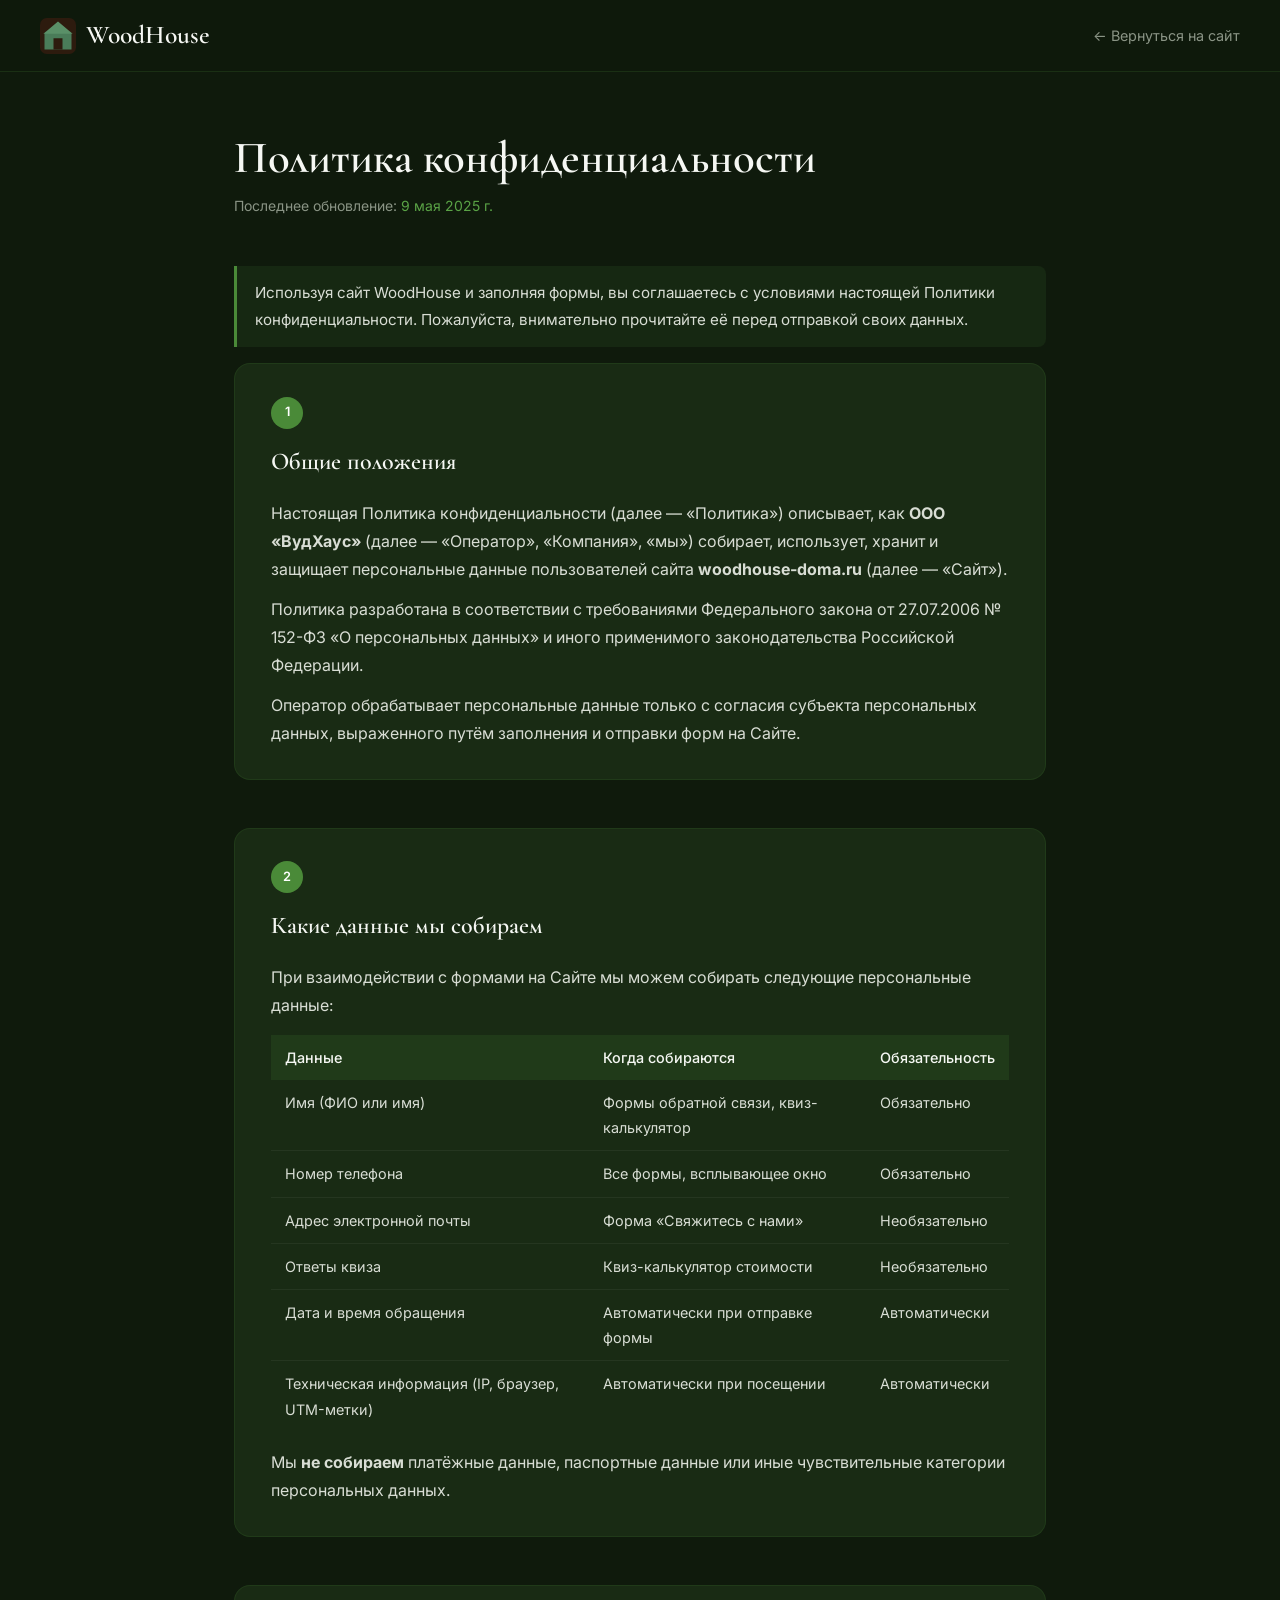
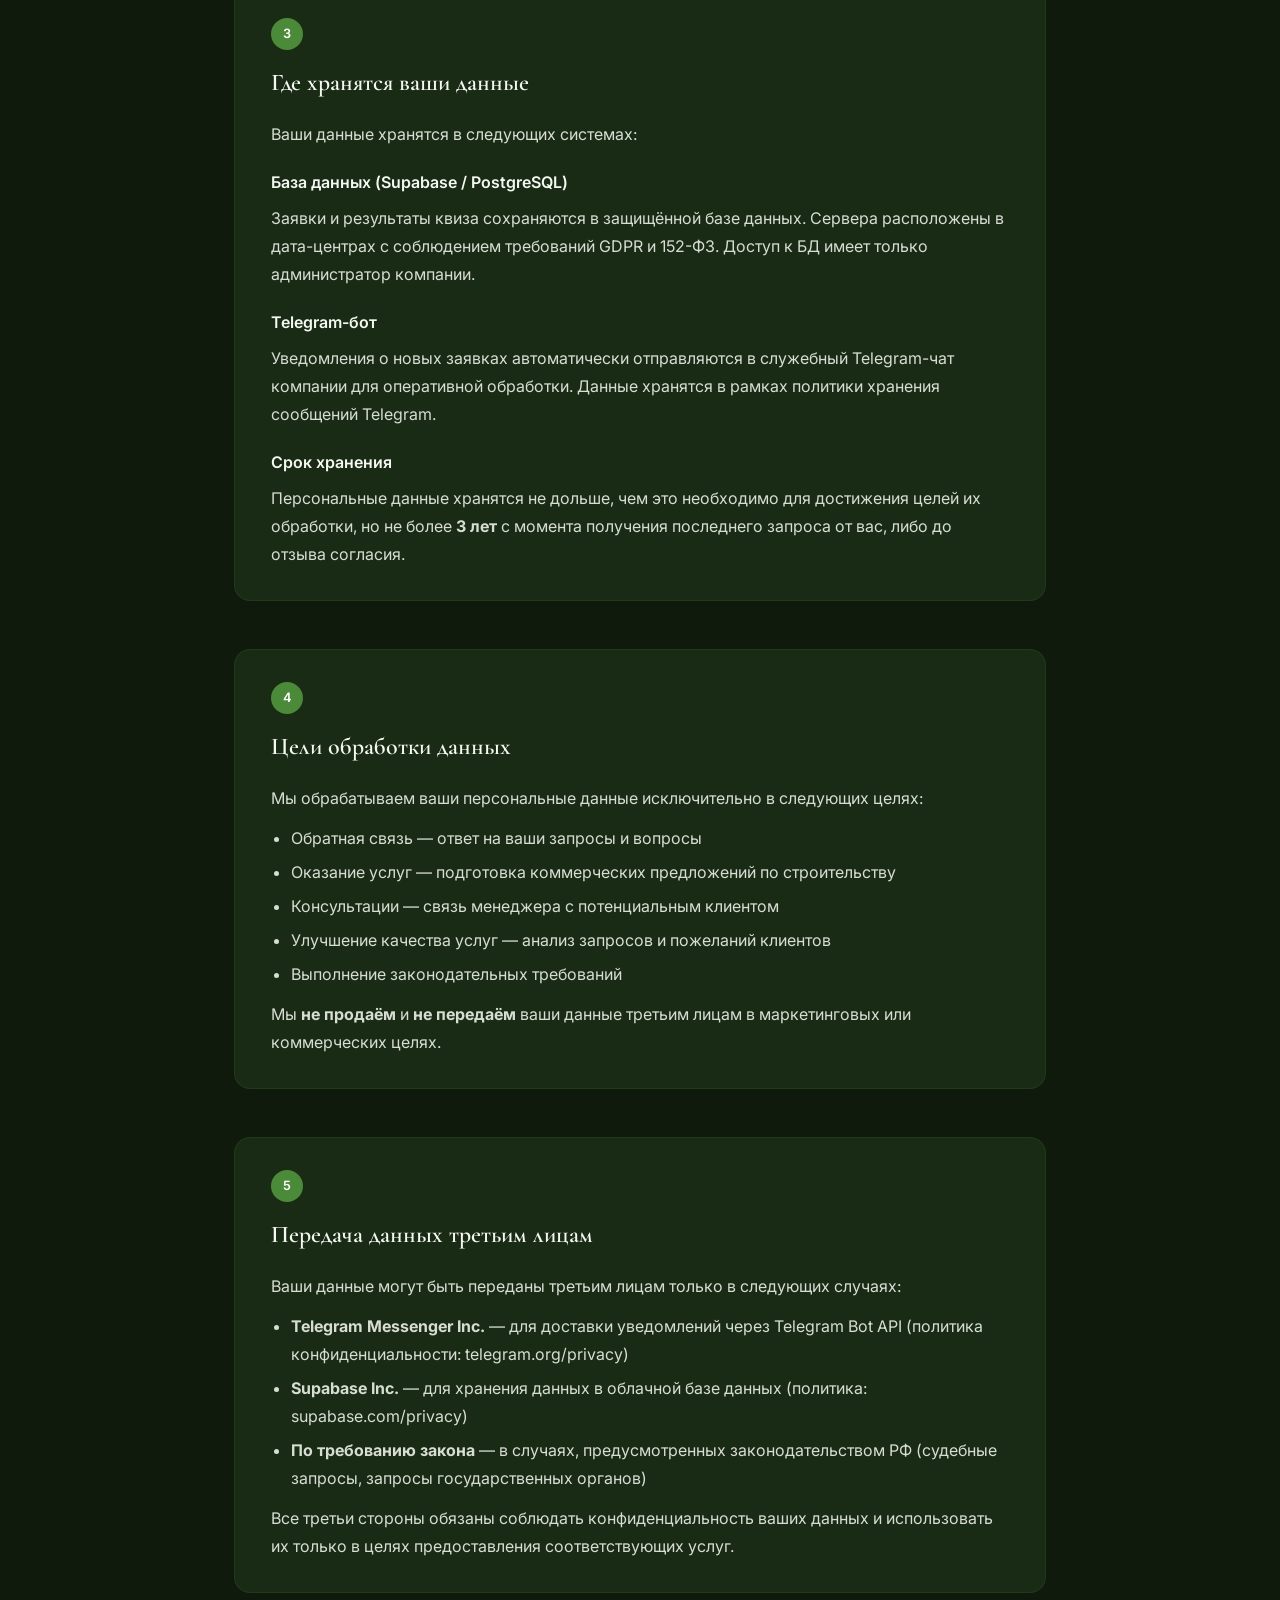
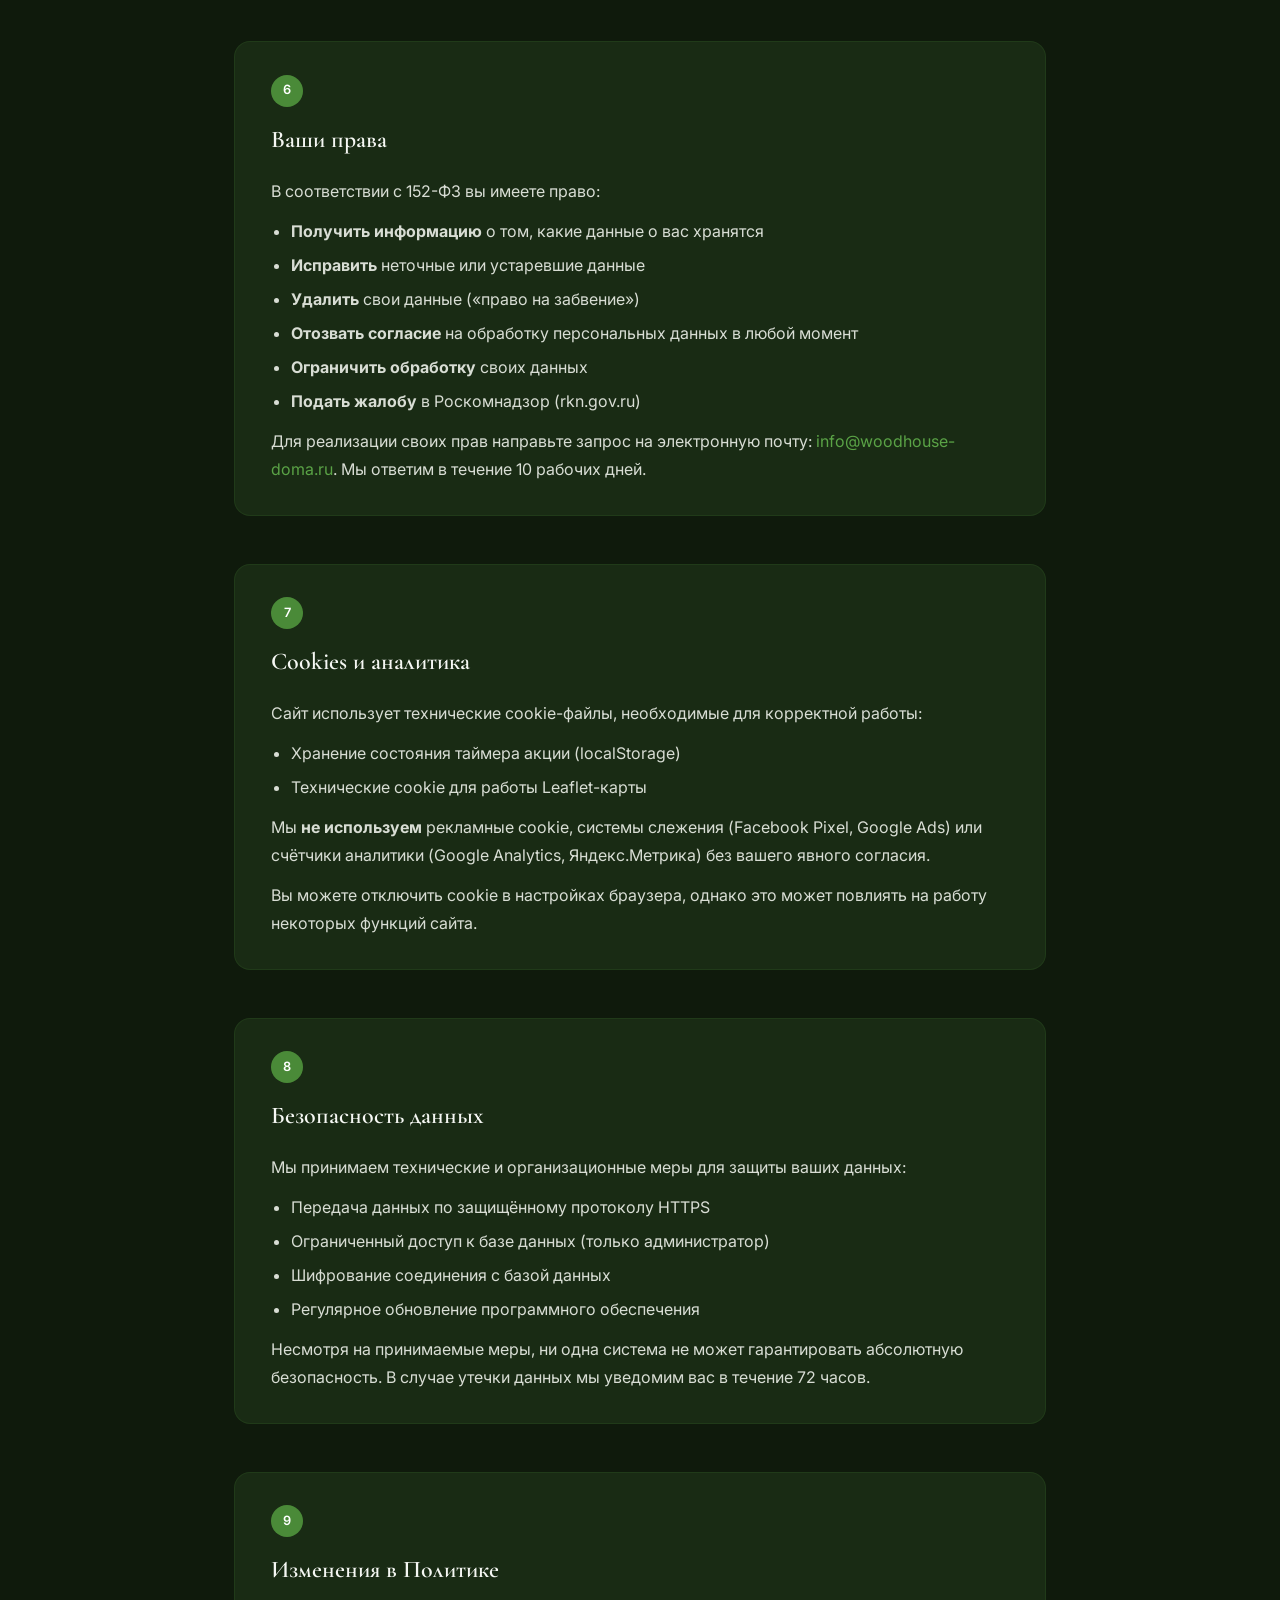
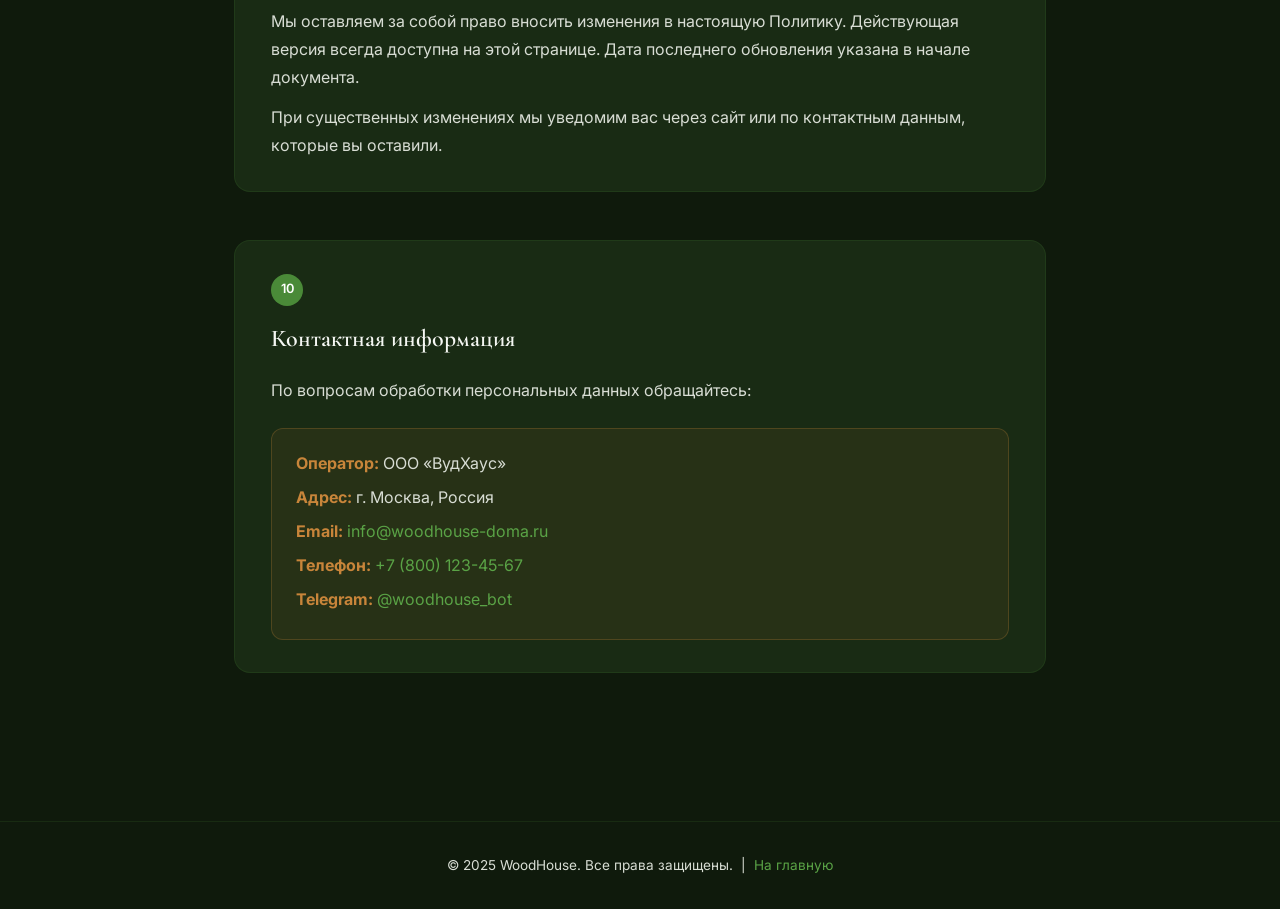
==== privacy.html @ e0ed1735 "feat: add privacy policy page (privacy.html) Full Russian privacy policy compliant with 152-FZ: - 10" ====
<!DOCTYPE html>
<html lang="ru">
<head>
  <meta charset="UTF-8">
  <meta name="viewport" content="width=device-width, initial-scale=1.0">
  <meta name="description" content="Политика конфиденциальности WoodHouse — условия обработки персональных данных">
  <meta name="robots" content="noindex, follow">
  <title>Политика конфиденциальности — WoodHouse</title>
  <link rel="icon" href="img/favicon.svg" type="image/svg+xml">
  <link rel="preconnect" href="https://fonts.googleapis.com">
  <link rel="preconnect" href="https://fonts.gstatic.com" crossorigin>
  <link href="https://fonts.googleapis.com/css2?family=Cormorant+Garamond:wght@400;600&family=Inter:wght@300;400;500;600&display=swap" rel="stylesheet">
  <style>
    *, *::before, *::after { box-sizing: border-box; margin: 0; padding: 0; }
    :root {
      --bg: #0f1a0c;
      --bg2: #16221100;
      --card: #192b14;
      --green: #4a8a38;
      --green-light: #5aa346;
      --text: #d8ddd4;
      --text-muted: #8a9485;
      --white: #f5f7f3;
      --gold: #c8853a;
    }
    body {
      font-family: 'Inter', sans-serif;
      background: var(--bg);
      color: var(--text);
      line-height: 1.75;
      font-size: 16px;
    }
    a { color: var(--green-light); text-decoration: none; }
    a:hover { text-decoration: underline; }

    /* Header */
    .header {
      background: rgba(15,26,12,0.96);
      border-bottom: 1px solid rgba(74,138,56,0.2);
      padding: 0 40px;
      height: 72px;
      display: flex;
      align-items: center;
      justify-content: space-between;
      position: sticky;
      top: 0;
      z-index: 100;
    }
    .logo {
      font-family: 'Cormorant Garamond', serif;
      font-size: 1.6rem;
      font-weight: 600;
      color: var(--white);
      display: flex;
      align-items: center;
      gap: 10px;
      text-decoration: none;
    }
    .logo img { width: 36px; height: 36px; }
    .back-btn {
      display: inline-flex;
      align-items: center;
      gap: 8px;
      color: var(--text-muted);
      font-size: 0.9rem;
      transition: color 0.2s;
    }
    .back-btn:hover { color: var(--green-light); text-decoration: none; }

    /* Content */
    .container {
      max-width: 860px;
      margin: 0 auto;
      padding: 60px 24px 100px;
    }
    .page-title {
      font-family: 'Cormorant Garamond', serif;
      font-size: 2.8rem;
      font-weight: 600;
      color: var(--white);
      margin-bottom: 8px;
      line-height: 1.2;
    }
    .page-date {
      color: var(--text-muted);
      font-size: 0.875rem;
      margin-bottom: 48px;
    }
    .page-date span { color: var(--green-light); }

    /* Sections */
    .section {
      margin-bottom: 48px;
      background: var(--card);
      border: 1px solid rgba(74,138,56,0.15);
      border-radius: 16px;
      padding: 32px 36px;
    }
    .section-num {
      display: inline-flex;
      align-items: center;
      justify-content: center;
      width: 32px;
      height: 32px;
      background: var(--green);
      border-radius: 50%;
      font-size: 0.8rem;
      font-weight: 600;
      color: white;
      margin-bottom: 12px;
    }
    h2 {
      font-family: 'Cormorant Garamond', serif;
      font-size: 1.5rem;
      font-weight: 600;
      color: var(--white);
      margin-bottom: 16px;
    }
    h3 {
      font-size: 1rem;
      font-weight: 600;
      color: var(--white);
      margin: 20px 0 8px;
    }
    p { color: var(--text); margin-bottom: 12px; }
    p:last-child { margin-bottom: 0; }
    ul, ol {
      padding-left: 20px;
      color: var(--text);
      margin-bottom: 12px;
    }
    li { margin-bottom: 6px; }
    .highlight {
      background: rgba(74,138,56,0.12);
      border-left: 3px solid var(--green);
      border-radius: 0 8px 8px 0;
      padding: 14px 18px;
      margin: 16px 0;
      font-size: 0.95rem;
      color: var(--text);
    }
    .contact-box {
      background: rgba(200,133,58,0.08);
      border: 1px solid rgba(200,133,58,0.25);
      border-radius: 12px;
      padding: 20px 24px;
      margin-top: 24px;
    }
    .contact-box p { margin-bottom: 6px; }
    .contact-box strong { color: var(--gold); }

    /* Table */
    table {
      width: 100%;
      border-collapse: collapse;
      margin: 16px 0;
      font-size: 0.9rem;
    }
    th {
      background: rgba(74,138,56,0.15);
      color: var(--white);
      text-align: left;
      padding: 10px 14px;
      font-weight: 500;
    }
    td {
      padding: 10px 14px;
      border-bottom: 1px solid rgba(255,255,255,0.05);
      color: var(--text);
      vertical-align: top;
    }
    tr:last-child td { border-bottom: none; }

    /* Footer */
    .footer {
      text-align: center;
      padding: 32px 24px;
      border-top: 1px solid rgba(74,138,56,0.15);
      color: var(--text-muted);
      font-size: 0.85rem;
    }
  </style>
</head>
<body>

<header class="header">
  <a href="index.html" class="logo">
    <img src="img/favicon.svg" alt="WoodHouse">
    WoodHouse
  </a>
  <a href="index.html" class="back-btn">
    ← Вернуться на сайт
  </a>
</header>

<main class="container">
  <h1 class="page-title">Политика конфиденциальности</h1>
  <p class="page-date">Последнее обновление: <span>9 мая 2025 г.</span></p>

  <div class="highlight">
    Используя сайт WoodHouse и заполняя формы, вы соглашаетесь с условиями настоящей Политики конфиденциальности. Пожалуйста, внимательно прочитайте её перед отправкой своих данных.
  </div>

  <!-- 1 -->
  <div class="section">
    <div class="section-num">1</div>
    <h2>Общие положения</h2>
    <p>Настоящая Политика конфиденциальности (далее — «Политика») описывает, как <strong>ООО «ВудХаус»</strong> (далее — «Оператор», «Компания», «мы») собирает, использует, хранит и защищает персональные данные пользователей сайта <strong>woodhouse-doma.ru</strong> (далее — «Сайт»).</p>
    <p>Политика разработана в соответствии с требованиями Федерального закона от 27.07.2006 № 152-ФЗ «О персональных данных» и иного применимого законодательства Российской Федерации.</p>
    <p>Оператор обрабатывает персональные данные только с согласия субъекта персональных данных, выраженного путём заполнения и отправки форм на Сайте.</p>
  </div>

  <!-- 2 -->
  <div class="section">
    <div class="section-num">2</div>
    <h2>Какие данные мы собираем</h2>
    <p>При взаимодействии с формами на Сайте мы можем собирать следующие персональные данные:</p>
    <table>
      <tr>
        <th>Данные</th>
        <th>Когда собираются</th>
        <th>Обязательность</th>
      </tr>
      <tr>
        <td>Имя (ФИО или имя)</td>
        <td>Формы обратной связи, квиз-калькулятор</td>
        <td>Обязательно</td>
      </tr>
      <tr>
        <td>Номер телефона</td>
        <td>Все формы, всплывающее окно</td>
        <td>Обязательно</td>
      </tr>
      <tr>
        <td>Адрес электронной почты</td>
        <td>Форма «Свяжитесь с нами»</td>
        <td>Необязательно</td>
      </tr>
      <tr>
        <td>Ответы квиза</td>
        <td>Квиз-калькулятор стоимости</td>
        <td>Необязательно</td>
      </tr>
      <tr>
        <td>Дата и время обращения</td>
        <td>Автоматически при отправке формы</td>
        <td>Автоматически</td>
      </tr>
      <tr>
        <td>Техническая информация (IP, браузер, UTM-метки)</td>
        <td>Автоматически при посещении</td>
        <td>Автоматически</td>
      </tr>
    </table>
    <p>Мы <strong>не собираем</strong> платёжные данные, паспортные данные или иные чувствительные категории персональных данных.</p>
  </div>

  <!-- 3 -->
  <div class="section">
    <div class="section-num">3</div>
    <h2>Где хранятся ваши данные</h2>
    <p>Ваши данные хранятся в следующих системах:</p>
    <h3>База данных (Supabase / PostgreSQL)</h3>
    <p>Заявки и результаты квиза сохраняются в защищённой базе данных. Сервера расположены в дата-центрах с соблюдением требований GDPR и 152-ФЗ. Доступ к БД имеет только администратор компании.</p>
    <h3>Telegram-бот</h3>
    <p>Уведомления о новых заявках автоматически отправляются в служебный Telegram-чат компании для оперативной обработки. Данные хранятся в рамках политики хранения сообщений Telegram.</p>
    <h3>Срок хранения</h3>
    <p>Персональные данные хранятся не дольше, чем это необходимо для достижения целей их обработки, но не более <strong>3 лет</strong> с момента получения последнего запроса от вас, либо до отзыва согласия.</p>
  </div>

  <!-- 4 -->
  <div class="section">
    <div class="section-num">4</div>
    <h2>Цели обработки данных</h2>
    <p>Мы обрабатываем ваши персональные данные исключительно в следующих целях:</p>
    <ul>
      <li>Обратная связь — ответ на ваши запросы и вопросы</li>
      <li>Оказание услуг — подготовка коммерческих предложений по строительству</li>
      <li>Консультации — связь менеджера с потенциальным клиентом</li>
      <li>Улучшение качества услуг — анализ запросов и пожеланий клиентов</li>
      <li>Выполнение законодательных требований</li>
    </ul>
    <p>Мы <strong>не продаём</strong> и <strong>не передаём</strong> ваши данные третьим лицам в маркетинговых или коммерческих целях.</p>
  </div>

  <!-- 5 -->
  <div class="section">
    <div class="section-num">5</div>
    <h2>Передача данных третьим лицам</h2>
    <p>Ваши данные могут быть переданы третьим лицам только в следующих случаях:</p>
    <ul>
      <li><strong>Telegram Messenger Inc.</strong> — для доставки уведомлений через Telegram Bot API (политика конфиденциальности: telegram.org/privacy)</li>
      <li><strong>Supabase Inc.</strong> — для хранения данных в облачной базе данных (политика: supabase.com/privacy)</li>
      <li><strong>По требованию закона</strong> — в случаях, предусмотренных законодательством РФ (судебные запросы, запросы государственных органов)</li>
    </ul>
    <p>Все третьи стороны обязаны соблюдать конфиденциальность ваших данных и использовать их только в целях предоставления соответствующих услуг.</p>
  </div>

  <!-- 6 -->
  <div class="section">
    <div class="section-num">6</div>
    <h2>Ваши права</h2>
    <p>В соответствии с 152-ФЗ вы имеете право:</p>
    <ul>
      <li><strong>Получить информацию</strong> о том, какие данные о вас хранятся</li>
      <li><strong>Исправить</strong> неточные или устаревшие данные</li>
      <li><strong>Удалить</strong> свои данные («право на забвение»)</li>
      <li><strong>Отозвать согласие</strong> на обработку персональных данных в любой момент</li>
      <li><strong>Ограничить обработку</strong> своих данных</li>
      <li><strong>Подать жалобу</strong> в Роскомнадзор (rkn.gov.ru)</li>
    </ul>
    <p>Для реализации своих прав направьте запрос на электронную почту: <a href="mailto:info@woodhouse-doma.ru">info@woodhouse-doma.ru</a>. Мы ответим в течение 10 рабочих дней.</p>
  </div>

  <!-- 7 -->
  <div class="section">
    <div class="section-num">7</div>
    <h2>Cookies и аналитика</h2>
    <p>Сайт использует технические cookie-файлы, необходимые для корректной работы:</p>
    <ul>
      <li>Хранение состояния таймера акции (localStorage)</li>
      <li>Технические cookie для работы Leaflet-карты</li>
    </ul>
    <p>Мы <strong>не используем</strong> рекламные cookie, системы слежения (Facebook Pixel, Google Ads) или счётчики аналитики (Google Analytics, Яндекс.Метрика) без вашего явного согласия.</p>
    <p>Вы можете отключить cookie в настройках браузера, однако это может повлиять на работу некоторых функций сайта.</p>
  </div>

  <!-- 8 -->
  <div class="section">
    <div class="section-num">8</div>
    <h2>Безопасность данных</h2>
    <p>Мы принимаем технические и организационные меры для защиты ваших данных:</p>
    <ul>
      <li>Передача данных по защищённому протоколу HTTPS</li>
      <li>Ограниченный доступ к базе данных (только администратор)</li>
      <li>Шифрование соединения с базой данных</li>
      <li>Регулярное обновление программного обеспечения</li>
    </ul>
    <p>Несмотря на принимаемые меры, ни одна система не может гарантировать абсолютную безопасность. В случае утечки данных мы уведомим вас в течение 72 часов.</p>
  </div>

  <!-- 9 -->
  <div class="section">
    <div class="section-num">9</div>
    <h2>Изменения в Политике</h2>
    <p>Мы оставляем за собой право вносить изменения в настоящую Политику. Действующая версия всегда доступна на этой странице. Дата последнего обновления указана в начале документа.</p>
    <p>При существенных изменениях мы уведомим вас через сайт или по контактным данным, которые вы оставили.</p>
  </div>

  <!-- 10 -->
  <div class="section">
    <div class="section-num">10</div>
    <h2>Контактная информация</h2>
    <p>По вопросам обработки персональных данных обращайтесь:</p>
    <div class="contact-box">
      <p><strong>Оператор:</strong> ООО «ВудХаус»</p>
      <p><strong>Адрес:</strong> г. Москва, Россия</p>
      <p><strong>Email:</strong> <a href="mailto:info@woodhouse-doma.ru">info@woodhouse-doma.ru</a></p>
      <p><strong>Телефон:</strong> <a href="tel:+78001234567">+7 (800) 123-45-67</a></p>
      <p><strong>Telegram:</strong> <a href="https://t.me/ksncidncsncd_bot" target="_blank">@woodhouse_bot</a></p>
    </div>
  </div>

</main>

<footer class="footer">
  <p>© 2025 WoodHouse. Все права защищены. &nbsp;|&nbsp; <a href="index.html">На главную</a></p>
</footer>

</body>
</html>
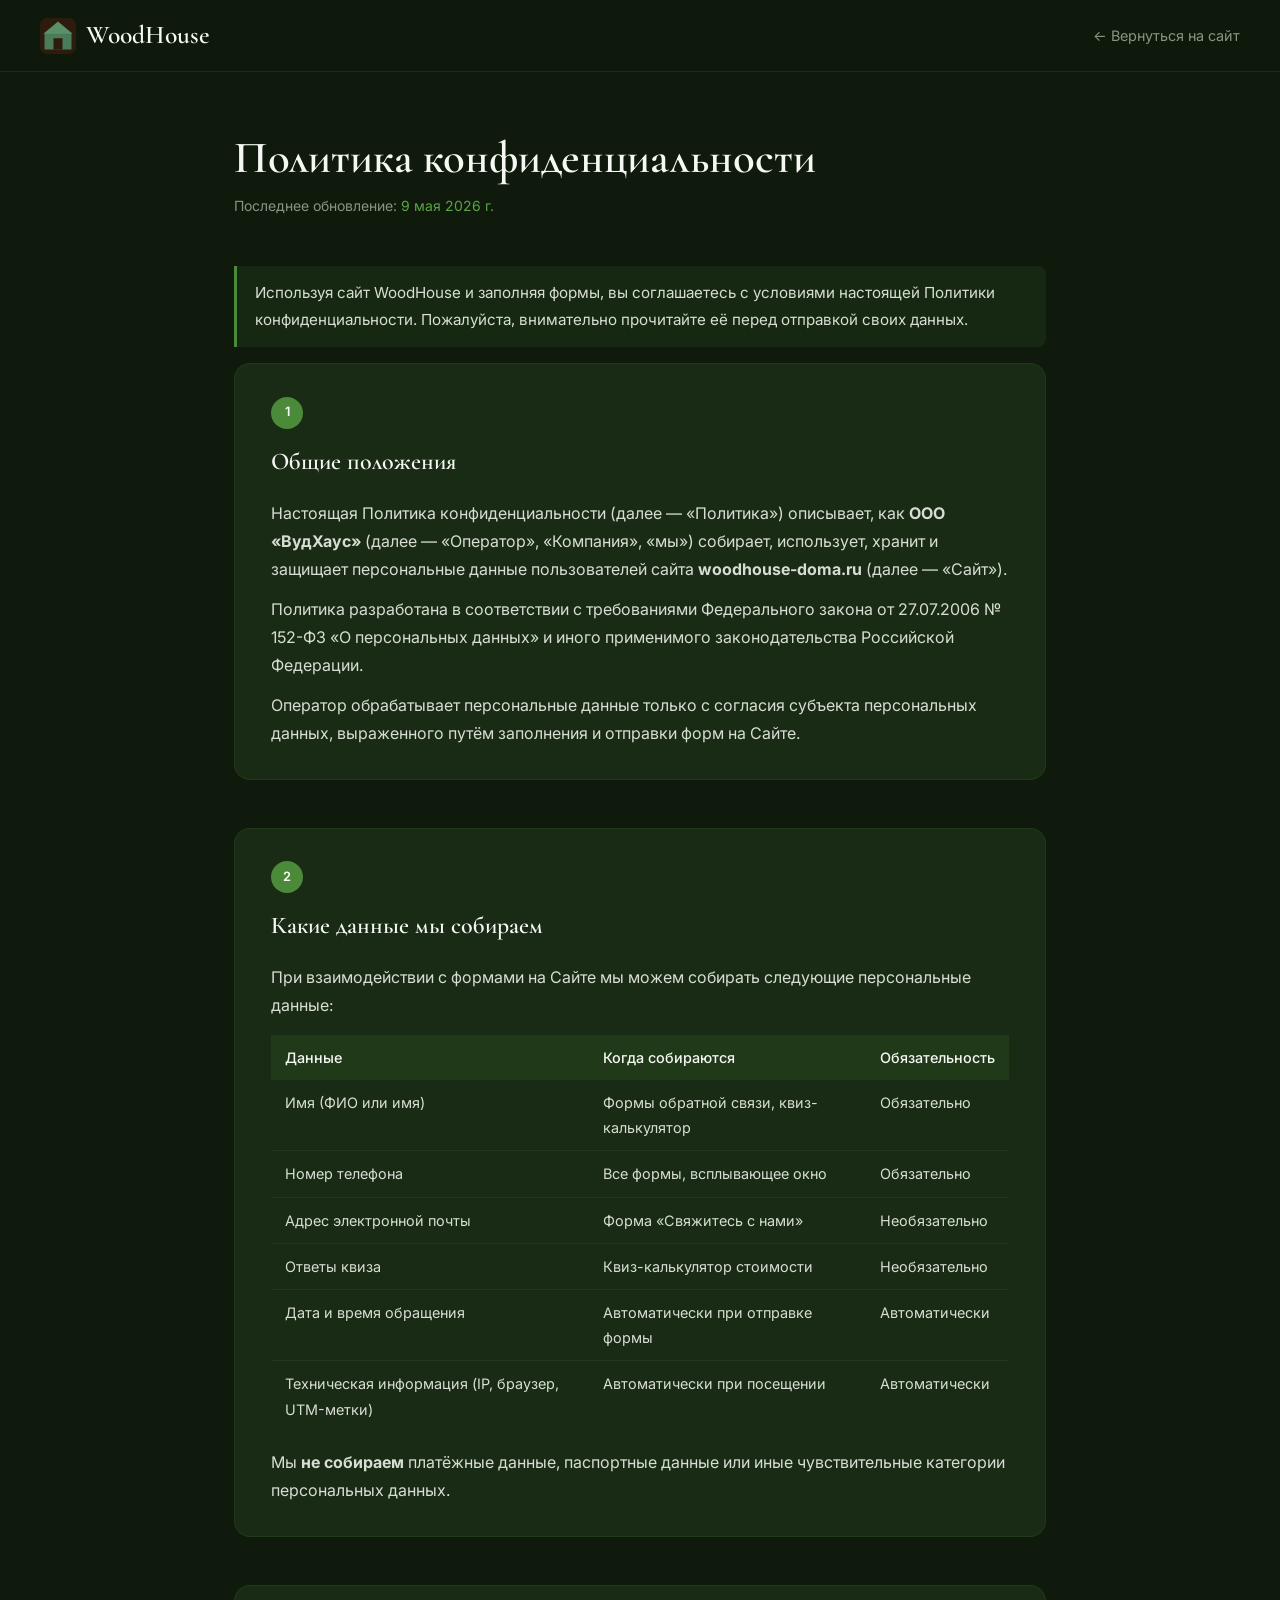
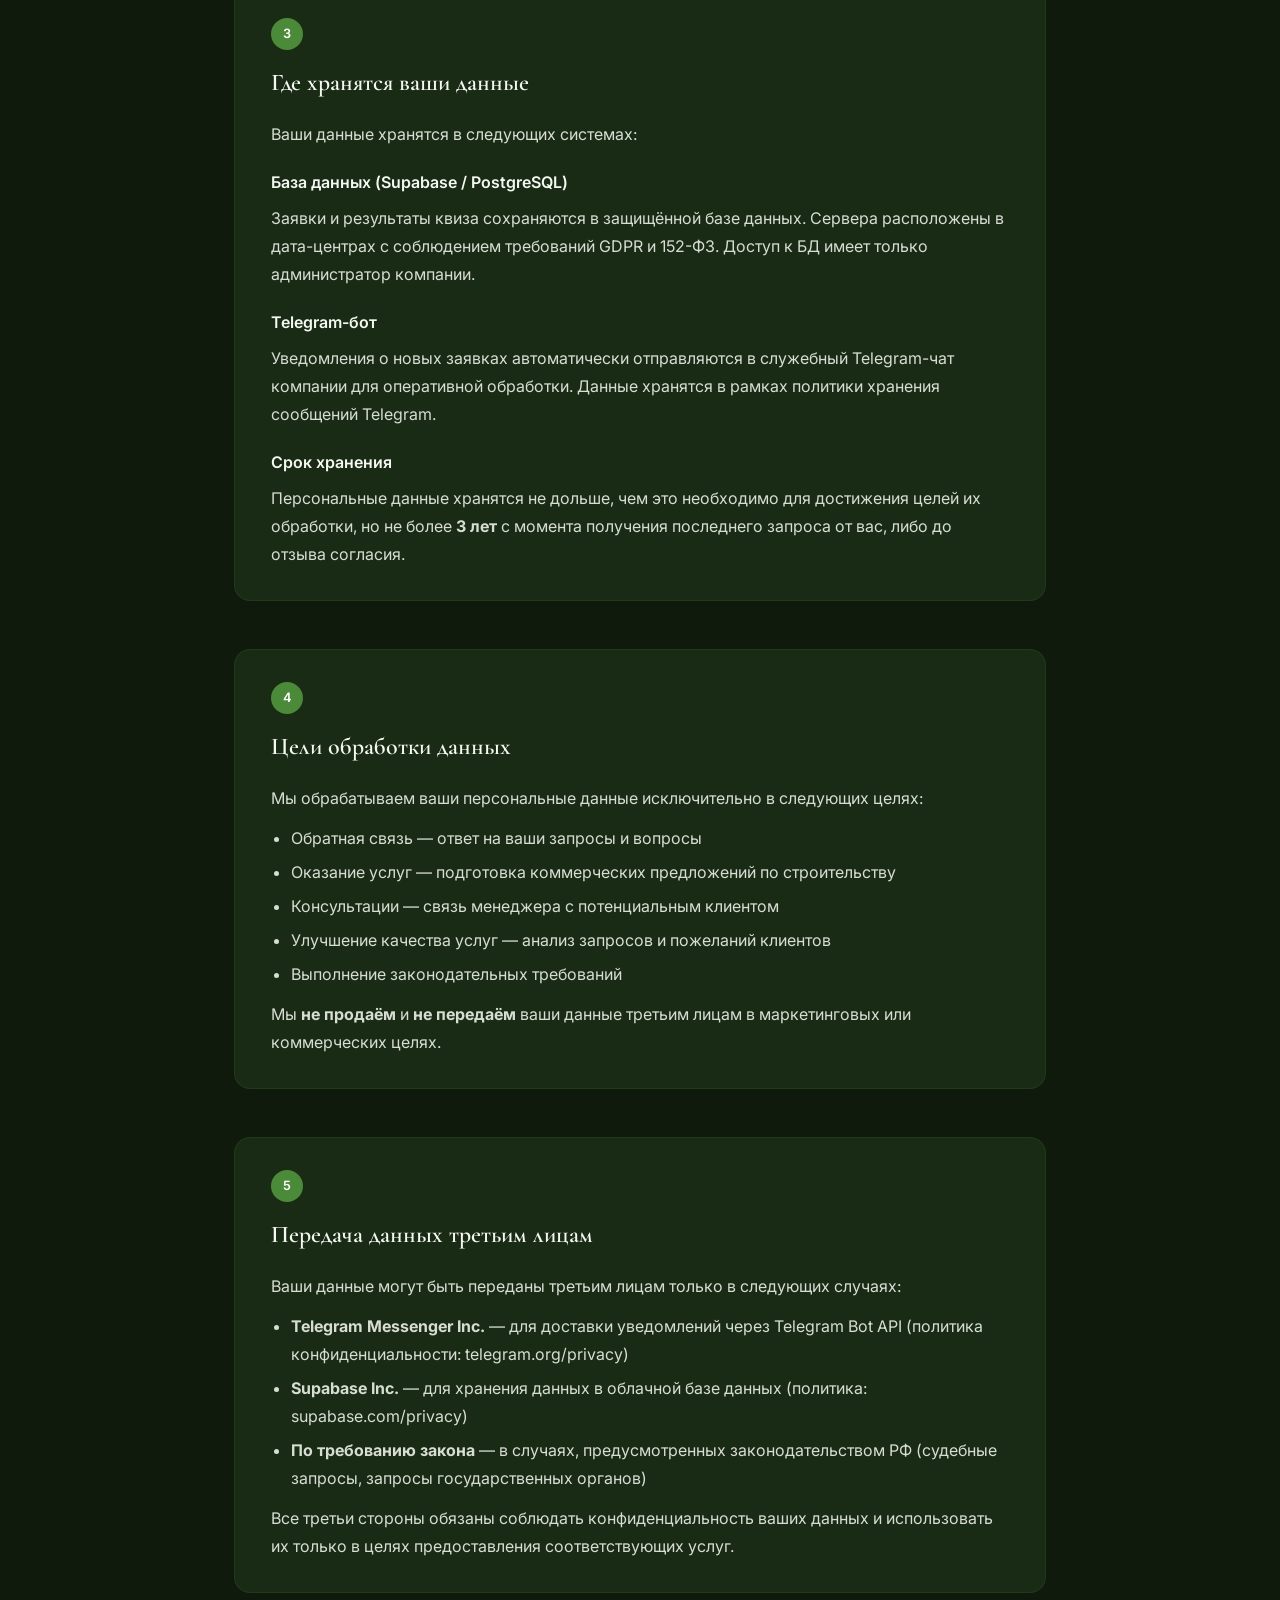
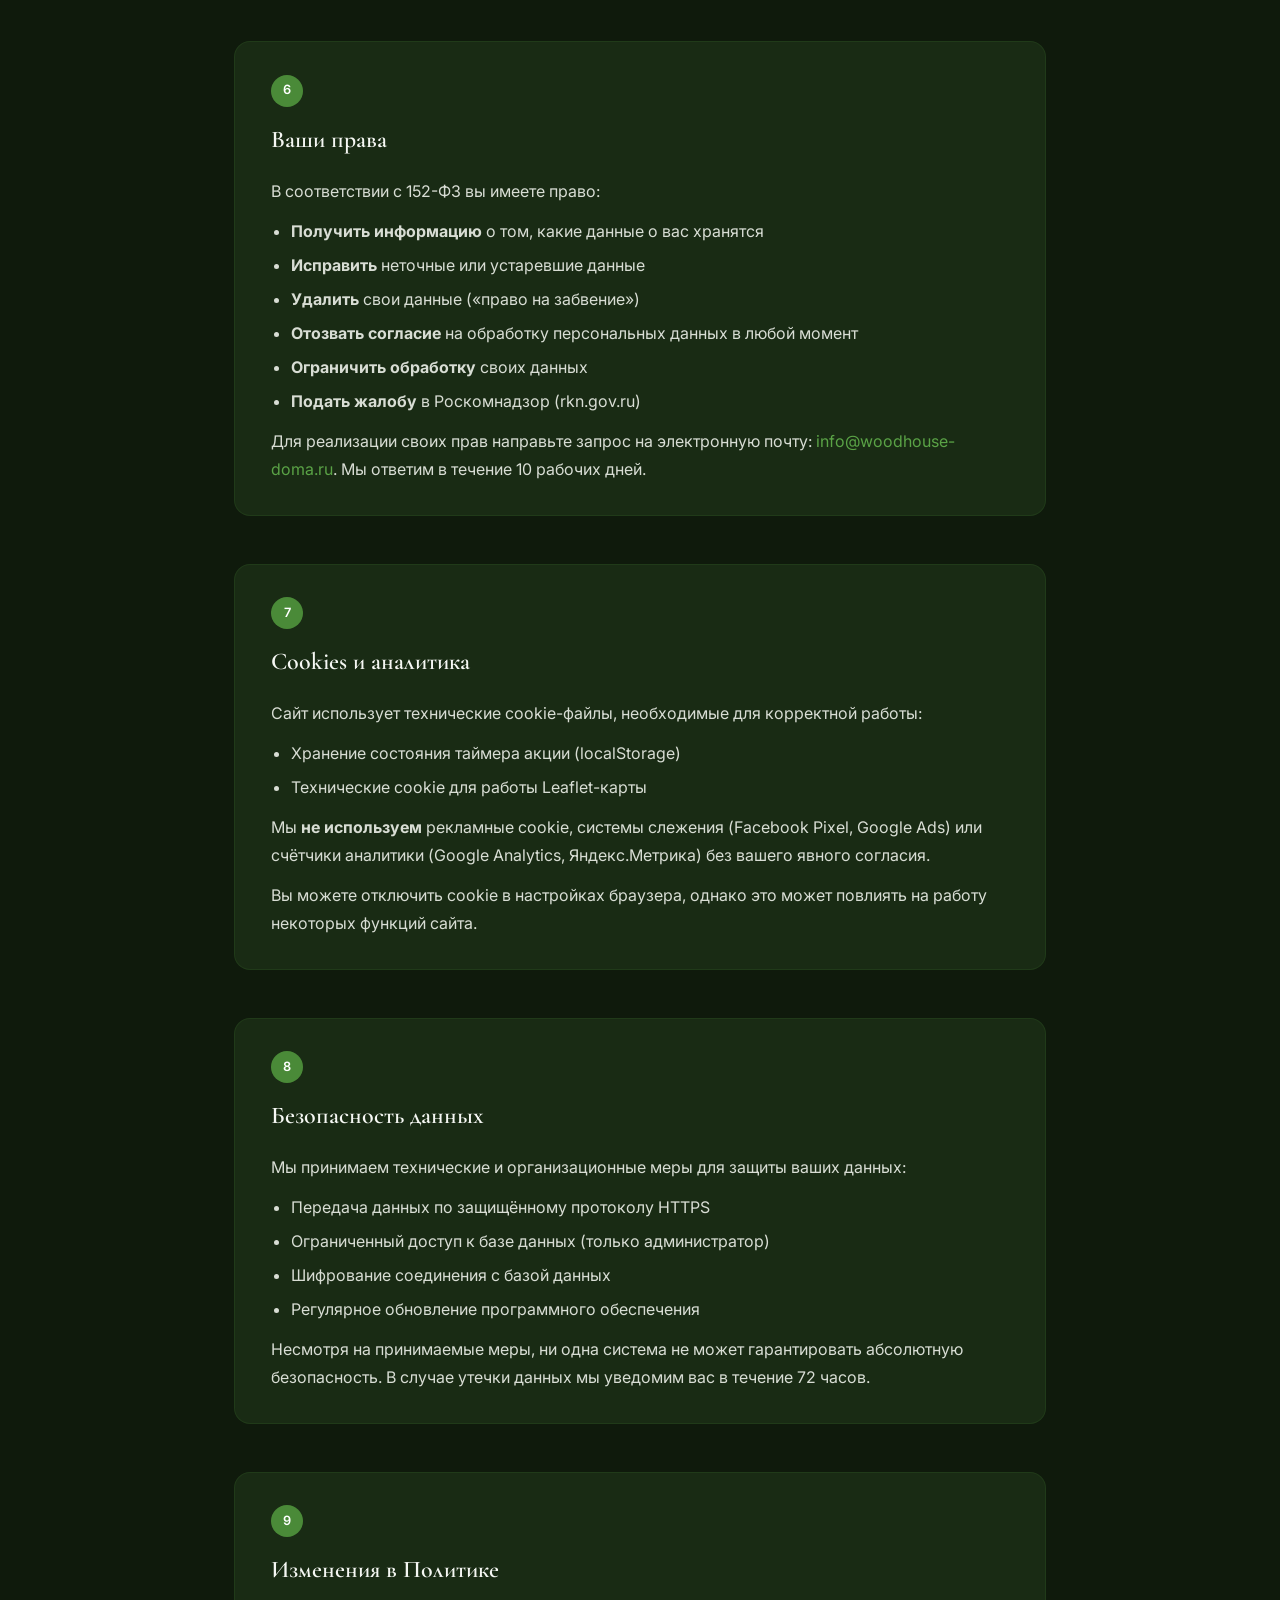
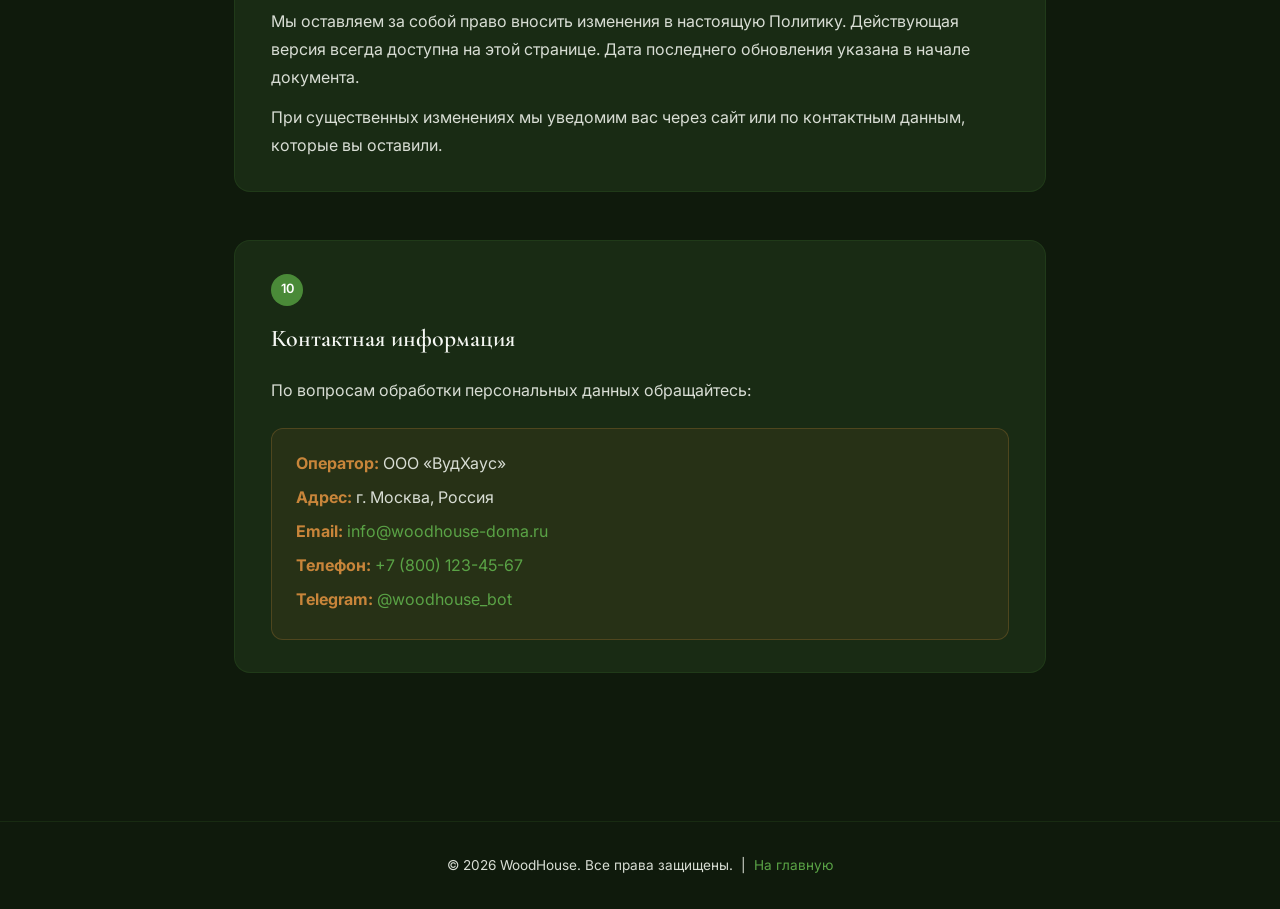
==== commit 689cc8a0: "content: update copyright year 2025 to 2026 across all pages Co-Authored-By: Claude Opus 4.8 <norepl" ====
--- a/privacy.html
+++ b/privacy.html
@@ -195,7 +195,7 @@
 
 <main class="container">
   <h1 class="page-title">Политика конфиденциальности</h1>
-  <p class="page-date">Последнее обновление: <span>9 мая 2025 г.</span></p>
+  <p class="page-date">Последнее обновление: <span>9 мая 2026 г.</span></p>
 
   <div class="highlight">
     Используя сайт WoodHouse и заполняя формы, вы соглашаетесь с условиями настоящей Политики конфиденциальности. Пожалуйста, внимательно прочитайте её перед отправкой своих данных.
@@ -364,7 +364,7 @@
 </main>
 
 <footer class="footer">
-  <p>© 2025 WoodHouse. Все права защищены. &nbsp;|&nbsp; <a href="index.html">На главную</a></p>
+  <p>© 2026 WoodHouse. Все права защищены. &nbsp;|&nbsp; <a href="index.html">На главную</a></p>
 </footer>
 
 </body>
